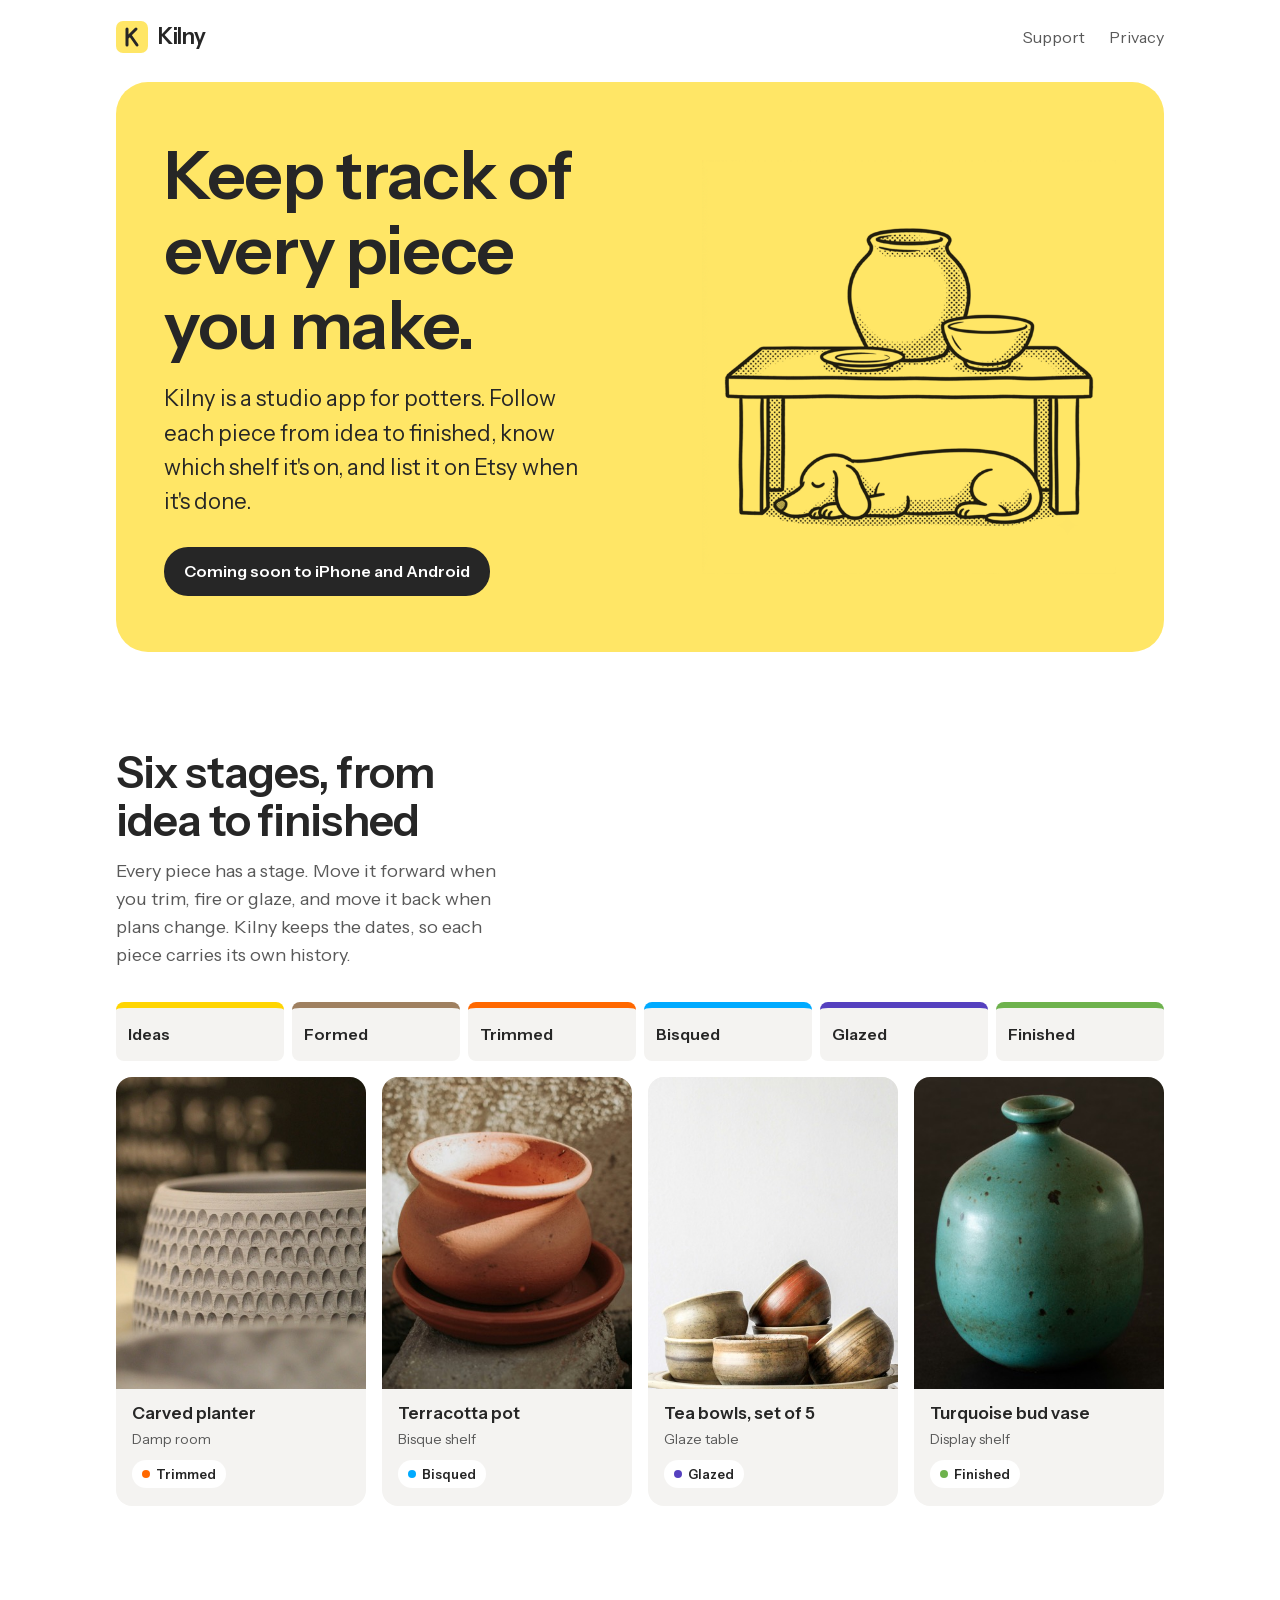
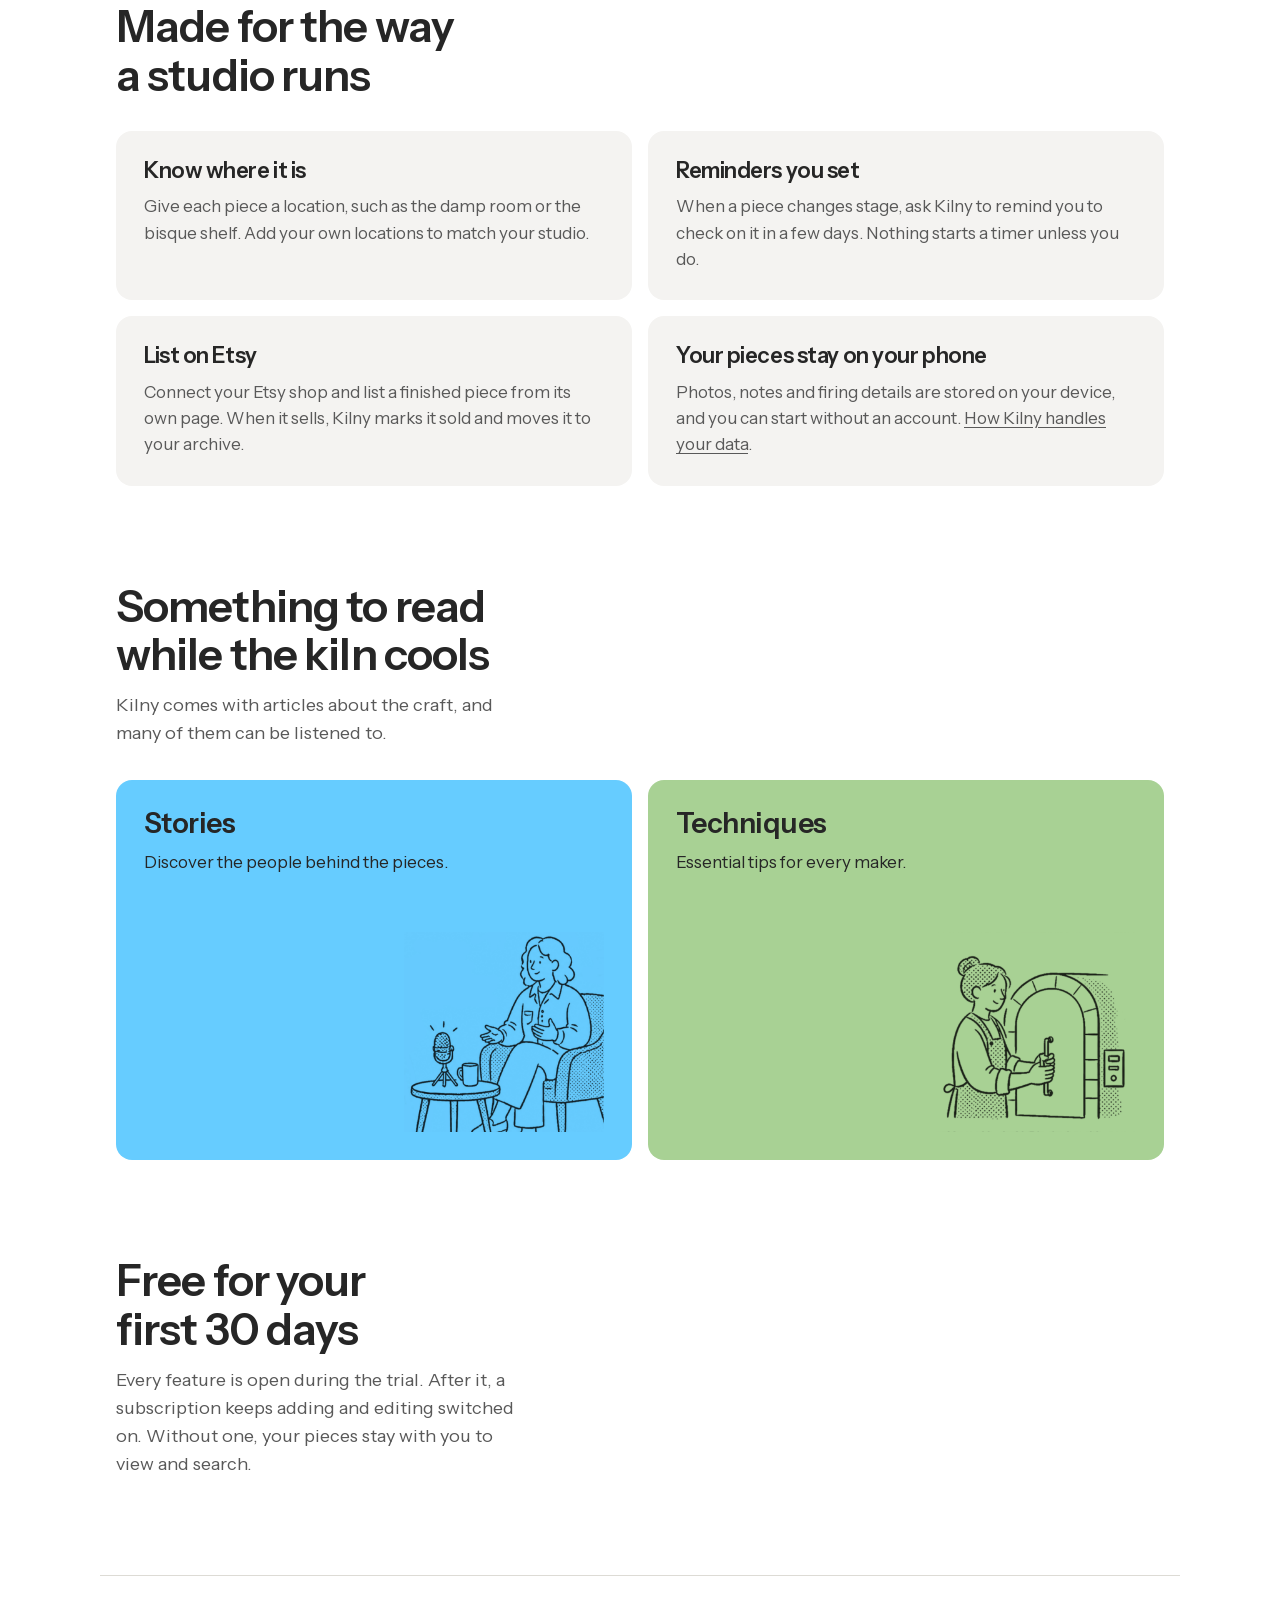
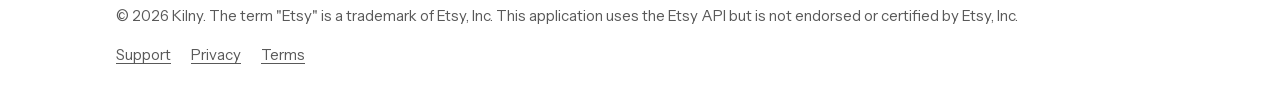
==== index.html @ dd5ed6ae "Landing page, privacy policy, terms and support for kilny.app Co-Authored-By: Claude Opus 5.5 <norep" ====
<!doctype html>
<html lang="en">
  <head>
    <meta charset="utf-8" />
    <meta name="viewport" content="width=device-width, initial-scale=1" />
    <title>Kilny: a studio app for potters</title>
    <meta
      name="description"
      content="Kilny is a pottery studio app for individual makers. Follow each piece from idea to finished, know where it is in the studio, and list it on Etsy when it's done." />
    <meta name="color-scheme" content="light dark" />
    <link rel="canonical" href="https://kilny.app/" />
    <meta property="og:title" content="Kilny: a studio app for potters" />
    <meta
      property="og:description"
      content="Follow each piece from idea to finished, know where it is in the studio, and list it on Etsy when it's done." />
    <meta property="og:url" content="https://kilny.app/" />
    <meta property="og:type" content="website" />
    <link rel="icon" href="/favicon.svg" type="image/svg+xml" />
    <link rel="preload" href="/assets/instrument-sans.woff2" as="font" type="font/woff2" crossorigin />
    <link rel="stylesheet" href="/styles.css" />
  </head>
  <body>
    <header class="wrap site-header">
      <a class="brand" href="/"><img src="/favicon.svg" alt="" />Kilny</a>
      <nav class="site-nav" aria-label="Main">
        <a href="/support.html">Support</a>
        <a href="/privacy.html">Privacy</a>
      </nav>
    </header>

    <main class="wrap">
      <div class="hero">
        <div>
          <h1>Keep track of every piece you make.</h1>
          <p>
            Kilny is a studio app for potters. Follow each piece from idea to finished, know which shelf it's on, and
            list it on Etsy when it's done.
          </p>
          <span class="badge">Coming soon to iPhone and Android</span>
        </div>
        <img src="/assets/my-pieces.png" width="640" height="640" alt="A jar, a bowl and a plate on a studio table, with a dog asleep underneath" />
      </div>

      <section>
        <div class="section-head">
          <h2>Six stages, from idea to finished</h2>
          <p>
            Every piece has a stage. Move it forward when you trim, fire or glaze, and move it back when plans change.
            Kilny keeps the dates, so each piece carries its own history.
          </p>
        </div>
        <ol class="stages">
          <li style="--stage: var(--ideas)">Ideas</li>
          <li style="--stage: var(--formed)">Formed</li>
          <li style="--stage: var(--trimmed)">Trimmed</li>
          <li style="--stage: var(--bisqued)">Bisqued</li>
          <li style="--stage: var(--glazed)">Glazed</li>
          <li style="--stage: var(--finished)">Finished</li>
        </ol>
        <div class="pieces">
          <article class="piece">
            <img src="/assets/piece-1.jpg" width="480" height="720" loading="lazy" alt="An unfired grey planter with rows of carved notches" />
            <div class="piece-body">
              <p class="piece-name">Carved planter</p>
              <p class="piece-meta">Damp room</p>
              <span class="chip" style="--stage: var(--trimmed)">Trimmed</span>
            </div>
          </article>
          <article class="piece">
            <img src="/assets/piece-4.jpg" width="720" height="480" loading="lazy" alt="A terracotta pot sitting on its saucer" />
            <div class="piece-body">
              <p class="piece-name">Terracotta pot</p>
              <p class="piece-meta">Bisque shelf</p>
              <span class="chip" style="--stage: var(--bisqued)">Bisqued</span>
            </div>
          </article>
          <article class="piece">
            <img src="/assets/piece-3.jpg" width="480" height="720" loading="lazy" alt="Five small stoneware bowls stacked on an oval dish" />
            <div class="piece-body">
              <p class="piece-name">Tea bowls, set of 5</p>
              <p class="piece-meta">Glaze table</p>
              <span class="chip" style="--stage: var(--glazed)">Glazed</span>
            </div>
          </article>
          <article class="piece">
            <img src="/assets/piece-2.jpg" width="720" height="480" loading="lazy" alt="A small round vase with a speckled turquoise glaze" />
            <div class="piece-body">
              <p class="piece-name">Turquoise bud vase</p>
              <p class="piece-meta">Display shelf</p>
              <span class="chip" style="--stage: var(--finished)">Finished</span>
            </div>
          </article>
        </div>
      </section>

      <section>
        <div class="section-head">
          <h2>Made for the way a studio runs</h2>
        </div>
        <div class="facts">
          <div class="fact">
            <h3>Know where it is</h3>
            <p>
              Give each piece a location, such as the damp room or the bisque shelf. Add your own locations to match
              your studio.
            </p>
          </div>
          <div class="fact">
            <h3>Reminders you set</h3>
            <p>
              When a piece changes stage, ask Kilny to remind you to check on it in a few days. Nothing starts a timer
              unless you do.
            </p>
          </div>
          <div class="fact">
            <h3>List on Etsy</h3>
            <p>
              Connect your Etsy shop and list a finished piece from its own page. When it sells, Kilny marks it sold
              and moves it to your archive.
            </p>
          </div>
          <div class="fact">
            <h3>Your pieces stay on your phone</h3>
            <p>
              Photos, notes and firing details are stored on your device, and you can start without an account.
              <a href="/privacy.html">How Kilny handles your data</a>.
            </p>
          </div>
        </div>
      </section>

      <section>
        <div class="section-head">
          <h2>Something to read while the kiln cools</h2>
          <p>Kilny comes with articles about the craft, and many of them can be listened to.</p>
        </div>
        <div class="cards" style="grid-template-columns: repeat(auto-fit, minmax(280px, 1fr))">
          <div class="card" style="background: var(--stories)">
            <div>
              <h3>Stories</h3>
              <p>Discover the people behind the pieces.</p>
            </div>
            <img src="/assets/stories.png" width="640" height="640" loading="lazy" alt="A potter in an armchair talking into a small microphone" />
          </div>
          <div class="card" style="background: var(--techniques)">
            <div>
              <h3>Techniques</h3>
              <p>Essential tips for every maker.</p>
            </div>
            <img src="/assets/technique.png" width="640" height="640" loading="lazy" alt="A potter opening a kiln door" />
          </div>
        </div>
      </section>

      <section>
        <div class="section-head">
          <h2>Free for your first 30 days</h2>
          <p>
            Every feature is open during the trial. After it, a subscription keeps adding and editing switched on.
            Without one, your pieces stay with you to view and search.
          </p>
        </div>
      </section>
    </main>

    <footer class="wrap site-footer">
      <p>
        © 2026 Kilny. The term "Etsy" is a trademark of Etsy, Inc. This application uses the Etsy API but is not
        endorsed or certified by Etsy, Inc.
      </p>
      <nav aria-label="Footer">
        <a href="/support.html">Support</a>
        <a href="/privacy.html">Privacy</a>
        <a href="/terms.html">Terms</a>
      </nav>
    </footer>
  </body>
</html>
---- styles.css ----
/* Tokens mirror the app's src/constants/theme.ts. */
@font-face {
  font-family: 'Instrument Sans';
  font-style: normal;
  font-weight: 400 700;
  font-display: swap;
  src: url('assets/instrument-sans.woff2') format('woff2');
}

:root {
  --background: #ffffff;
  --background-subtle: #f4f3f1;
  --text: #262626;
  --text-secondary: #595959;
  --border: #dddbd5;
  --action: #6eb24d;
  --on-card: #262626;
  --my-pieces: #ffe666;
  --stories: #66ccff;
  --techniques: #a8d194;
  --ideas: #ffd502;
  --formed: #9f8060;
  --trimmed: #ff6800;
  --bisqued: #00aaff;
  --glazed: #5540bf;
  --finished: #6eb24d;
  --radius-card: 8px;
  --radius-label: 16px;
  --radius-pill: 24px;
  --radius-sheet: 32px;
  --gutter: 16px;
  --width: 1080px;
}

@media (prefers-color-scheme: dark) {
  :root {
    --background: #262626;
    --background-subtle: #404040;
    --text: #ffffff;
    --text-secondary: #c6c3b9;
    --border: #595959;
    --action: #8bc270;
    --ideas: #ffdd33;
    --formed: #b29980;
    --trimmed: #ff8633;
    --bisqued: #33bbff;
    --glazed: #7766cc;
    --finished: #8bc270;
  }
}

* {
  box-sizing: border-box;
}

html {
  -webkit-text-size-adjust: 100%;
}

body {
  margin: 0;
  background: var(--background);
  color: var(--text);
  font-family: 'Instrument Sans', -apple-system, BlinkMacSystemFont, 'Segoe UI', Roboto, sans-serif;
  font-size: 18px;
  line-height: 1.55;
  -webkit-font-smoothing: antialiased;
}

img {
  display: block;
  max-width: 100%;
  height: auto;
}

/* The illustrations have a white ground. Multiply drops it out on a coloured card. */
.hero img,
.card img {
  mix-blend-mode: multiply;
}

a {
  color: inherit;
  text-underline-offset: 3px;
}

a:focus-visible {
  outline: 3px solid var(--bisqued);
  outline-offset: 3px;
  border-radius: 4px;
}

h1,
h2,
h3 {
  margin: 0;
  font-weight: 600;
  line-height: 1.1;
  letter-spacing: -0.02em;
  text-wrap: balance;
}

p {
  margin: 0;
}

.wrap {
  max-width: var(--width);
  margin: 0 auto;
  padding: 0 var(--gutter);
}

/* Header */

.site-header {
  display: flex;
  align-items: center;
  justify-content: space-between;
  padding-top: 20px;
  padding-bottom: 20px;
}

.brand {
  display: flex;
  align-items: center;
  gap: 10px;
  font-size: 22px;
  font-weight: 600;
  letter-spacing: -0.02em;
  text-decoration: none;
}

.brand img {
  width: 32px;
  height: 32px;
}

.site-nav {
  display: flex;
  gap: 24px;
  font-size: 16px;
}

.site-nav a {
  color: var(--text-secondary);
  text-decoration: none;
}

.site-nav a:hover {
  color: var(--text);
}

/* Hero */

.hero {
  display: grid;
  grid-template-columns: 1.1fr 0.9fr;
  align-items: center;
  gap: 32px;
  margin-top: 8px;
  padding: 56px 48px;
  background: var(--my-pieces);
  color: var(--on-card);
  border-radius: var(--radius-sheet);
}

.hero h1 {
  font-size: clamp(40px, 6vw, 68px);
}

.hero p {
  max-width: 30ch;
  margin-top: 20px;
  font-size: clamp(18px, 2vw, 22px);
}

.hero img {
  width: 100%;
  max-width: 420px;
  margin: 0 auto;
}

.badge {
  display: inline-block;
  margin-top: 28px;
  padding: 12px 20px;
  background: var(--on-card);
  color: #ffffff;
  border-radius: var(--radius-pill);
  font-size: 16px;
  font-weight: 600;
}

/* Sections */

section {
  margin-top: 96px;
}

.section-head {
  max-width: 34ch;
}

.section-head h2 {
  font-size: clamp(30px, 4vw, 44px);
}

.section-head p {
  margin-top: 14px;
  color: var(--text-secondary);
}

/* Stages */

.stages {
  display: grid;
  grid-template-columns: repeat(6, 1fr);
  gap: 8px;
  margin: 32px 0 0;
  padding: 0;
  list-style: none;
}

.stages li {
  padding: 14px 12px;
  border-radius: var(--radius-card);
  background: var(--background-subtle);
  border-top: 6px solid var(--stage);
  font-size: 16px;
  font-weight: 600;
}

.pieces {
  display: grid;
  grid-template-columns: repeat(4, 1fr);
  gap: 16px;
  margin-top: 16px;
}

.piece {
  overflow: hidden;
  background: var(--background-subtle);
  border-radius: var(--radius-label);
}

.piece img {
  width: 100%;
  aspect-ratio: 4 / 5;
  object-fit: cover;
}

.piece-body {
  padding: 14px 16px 18px;
}

.piece-name {
  font-size: 17px;
  font-weight: 600;
  line-height: 1.25;
}

.piece-meta {
  margin-top: 4px;
  color: var(--text-secondary);
  font-size: 14px;
}

.chip {
  display: inline-flex;
  align-items: center;
  gap: 6px;
  margin-top: 10px;
  padding: 4px 10px;
  background: var(--background);
  border-radius: var(--radius-pill);
  font-size: 13px;
  font-weight: 600;
}

.chip::before {
  content: '';
  width: 8px;
  height: 8px;
  border-radius: 50%;
  background: var(--stage);
}

/* Feature cards */

.cards {
  display: grid;
  grid-template-columns: repeat(3, 1fr);
  gap: 16px;
  margin-top: 32px;
}

.card {
  display: flex;
  flex-direction: column;
  justify-content: space-between;
  min-height: 380px;
  padding: 28px;
  color: var(--on-card);
  border-radius: var(--radius-label);
}

.card h3 {
  font-size: 28px;
}

.card p {
  margin-top: 10px;
  font-size: 17px;
}

.card img {
  width: 200px;
  margin: 24px 0 0 auto;
}

/* Two-column facts */

.facts {
  display: grid;
  grid-template-columns: repeat(2, 1fr);
  gap: 16px;
  margin-top: 32px;
}

.fact {
  padding: 28px;
  background: var(--background-subtle);
  border-radius: var(--radius-label);
}

.fact h3 {
  font-size: 22px;
}

.fact p {
  margin-top: 10px;
  color: var(--text-secondary);
  font-size: 17px;
}

/* Footer */

.site-footer {
  display: flex;
  flex-wrap: wrap;
  justify-content: space-between;
  gap: 16px;
  margin-top: 96px;
  padding-top: 28px;
  padding-bottom: 40px;
  border-top: 1px solid var(--border);
  color: var(--text-secondary);
  font-size: 15px;
}

.site-footer nav {
  display: flex;
  flex-wrap: wrap;
  gap: 20px;
}

/* Text pages: privacy, terms, support */

.prose {
  max-width: 68ch;
  margin-top: 48px;
}

.prose h1 {
  font-size: clamp(36px, 5vw, 52px);
}

.prose .updated {
  margin-top: 12px;
  color: var(--text-secondary);
  font-size: 15px;
}

.prose h2 {
  margin-top: 44px;
  font-size: 24px;
}

.prose p,
.prose ul {
  margin-top: 14px;
}

.prose ul {
  padding-left: 22px;
}

.prose li + li {
  margin-top: 6px;
}

@media (max-width: 860px) {
  .hero {
    grid-template-columns: 1fr;
    padding: 40px 24px;
  }

  .hero img {
    max-width: 300px;
  }

  .stages {
    grid-template-columns: repeat(3, 1fr);
  }

  .pieces {
    grid-template-columns: repeat(2, 1fr);
  }

  .cards,
  .facts {
    grid-template-columns: 1fr;
  }

  .card {
    min-height: 0;
  }

  section,
  .site-footer {
    margin-top: 64px;
  }
}

@media (max-width: 420px) {
  .site-nav {
    gap: 16px;
  }
}
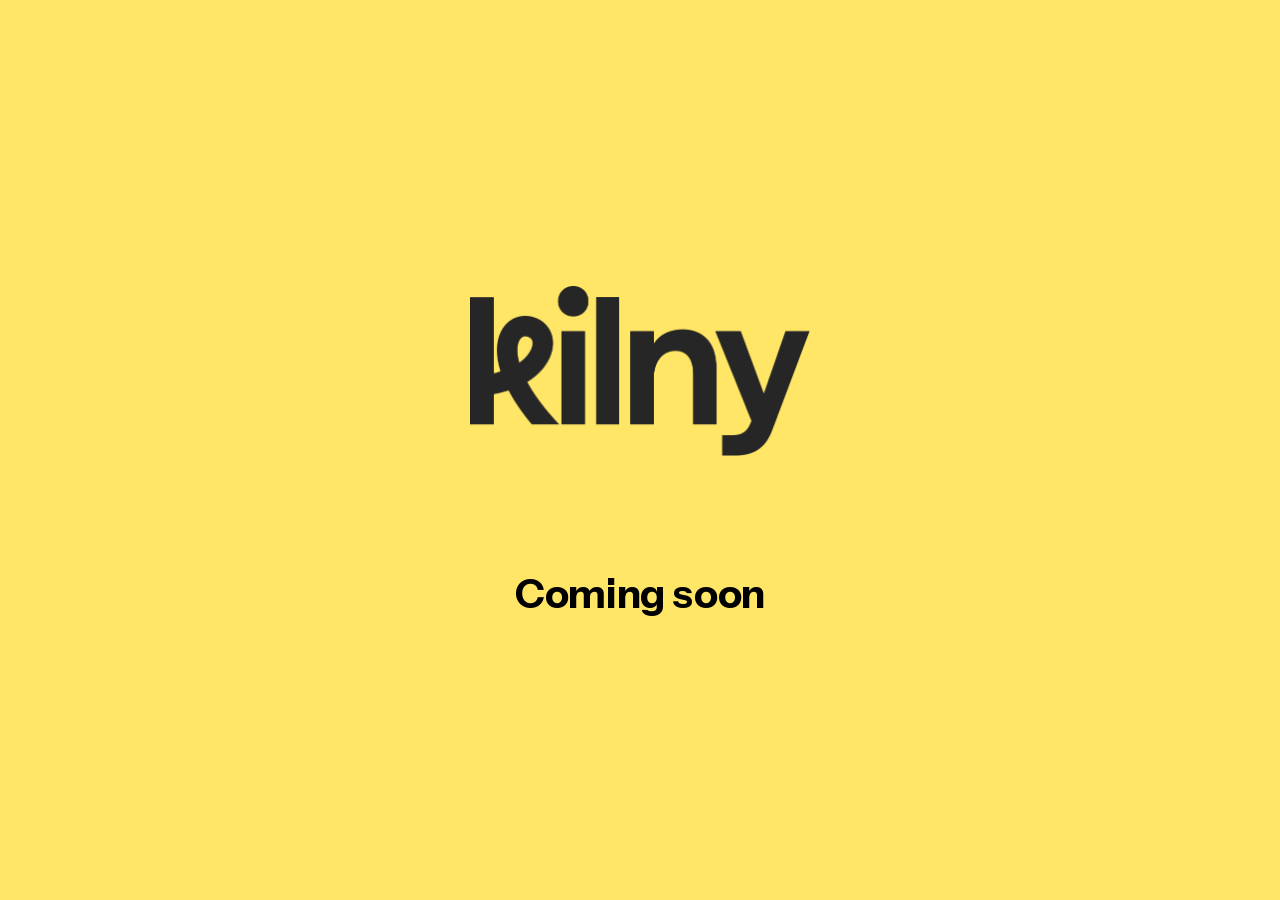
==== commit e1cff59e: "Home page: logo and Coming soon on yellow Co-Authored-By: Claude Opus 5.5 <noreply@anthropic.com>" ====
--- a/index.html
+++ b/index.html
@@ -6,173 +6,21 @@
     <title>Kilny: a studio app for potters</title>
     <meta
       name="description"
-      content="Kilny is a pottery studio app for individual makers. Follow each piece from idea to finished, know where it is in the studio, and list it on Etsy when it's done." />
-    <meta name="color-scheme" content="light dark" />
+      content="Kilny is a pottery studio app for individual makers. Follow each piece from idea to finished, know where it is in the studio, and list it on Etsy when it's done. Coming soon." />
+    <meta name="theme-color" content="#ffe666" />
     <link rel="canonical" href="https://kilny.app/" />
     <meta property="og:title" content="Kilny: a studio app for potters" />
-    <meta
-      property="og:description"
-      content="Follow each piece from idea to finished, know where it is in the studio, and list it on Etsy when it's done." />
+    <meta property="og:description" content="A pottery studio app for individual makers. Coming soon." />
     <meta property="og:url" content="https://kilny.app/" />
     <meta property="og:type" content="website" />
     <link rel="icon" href="/favicon.svg" type="image/svg+xml" />
     <link rel="preload" href="/assets/instrument-sans.woff2" as="font" type="font/woff2" crossorigin />
     <link rel="stylesheet" href="/styles.css" />
   </head>
-  <body>
-    <header class="wrap site-header">
-      <a class="brand" href="/"><img src="/favicon.svg" alt="" />Kilny</a>
-      <nav class="site-nav" aria-label="Main">
-        <a href="/support.html">Support</a>
-        <a href="/privacy.html">Privacy</a>
-      </nav>
-    </header>
-
-    <main class="wrap">
-      <div class="hero">
-        <div>
-          <h1>Keep track of every piece you make.</h1>
-          <p>
-            Kilny is a studio app for potters. Follow each piece from idea to finished, know which shelf it's on, and
-            list it on Etsy when it's done.
-          </p>
-          <span class="badge">Coming soon to iPhone and Android</span>
-        </div>
-        <img src="/assets/my-pieces.png" width="640" height="640" alt="A jar, a bowl and a plate on a studio table, with a dog asleep underneath" />
-      </div>
-
-      <section>
-        <div class="section-head">
-          <h2>Six stages, from idea to finished</h2>
-          <p>
-            Every piece has a stage. Move it forward when you trim, fire or glaze, and move it back when plans change.
-            Kilny keeps the dates, so each piece carries its own history.
-          </p>
-        </div>
-        <ol class="stages">
-          <li style="--stage: var(--ideas)">Ideas</li>
-          <li style="--stage: var(--formed)">Formed</li>
-          <li style="--stage: var(--trimmed)">Trimmed</li>
-          <li style="--stage: var(--bisqued)">Bisqued</li>
-          <li style="--stage: var(--glazed)">Glazed</li>
-          <li style="--stage: var(--finished)">Finished</li>
-        </ol>
-        <div class="pieces">
-          <article class="piece">
-            <img src="/assets/piece-1.jpg" width="480" height="720" loading="lazy" alt="An unfired grey planter with rows of carved notches" />
-            <div class="piece-body">
-              <p class="piece-name">Carved planter</p>
-              <p class="piece-meta">Damp room</p>
-              <span class="chip" style="--stage: var(--trimmed)">Trimmed</span>
-            </div>
-          </article>
-          <article class="piece">
-            <img src="/assets/piece-4.jpg" width="720" height="480" loading="lazy" alt="A terracotta pot sitting on its saucer" />
-            <div class="piece-body">
-              <p class="piece-name">Terracotta pot</p>
-              <p class="piece-meta">Bisque shelf</p>
-              <span class="chip" style="--stage: var(--bisqued)">Bisqued</span>
-            </div>
-          </article>
-          <article class="piece">
-            <img src="/assets/piece-3.jpg" width="480" height="720" loading="lazy" alt="Five small stoneware bowls stacked on an oval dish" />
-            <div class="piece-body">
-              <p class="piece-name">Tea bowls, set of 5</p>
-              <p class="piece-meta">Glaze table</p>
-              <span class="chip" style="--stage: var(--glazed)">Glazed</span>
-            </div>
-          </article>
-          <article class="piece">
-            <img src="/assets/piece-2.jpg" width="720" height="480" loading="lazy" alt="A small round vase with a speckled turquoise glaze" />
-            <div class="piece-body">
-              <p class="piece-name">Turquoise bud vase</p>
-              <p class="piece-meta">Display shelf</p>
-              <span class="chip" style="--stage: var(--finished)">Finished</span>
-            </div>
-          </article>
-        </div>
-      </section>
-
-      <section>
-        <div class="section-head">
-          <h2>Made for the way a studio runs</h2>
-        </div>
-        <div class="facts">
-          <div class="fact">
-            <h3>Know where it is</h3>
-            <p>
-              Give each piece a location, such as the damp room or the bisque shelf. Add your own locations to match
-              your studio.
-            </p>
-          </div>
-          <div class="fact">
-            <h3>Reminders you set</h3>
-            <p>
-              When a piece changes stage, ask Kilny to remind you to check on it in a few days. Nothing starts a timer
-              unless you do.
-            </p>
-          </div>
-          <div class="fact">
-            <h3>List on Etsy</h3>
-            <p>
-              Connect your Etsy shop and list a finished piece from its own page. When it sells, Kilny marks it sold
-              and moves it to your archive.
-            </p>
-          </div>
-          <div class="fact">
-            <h3>Your pieces stay on your phone</h3>
-            <p>
-              Photos, notes and firing details are stored on your device, and you can start without an account.
-              <a href="/privacy.html">How Kilny handles your data</a>.
-            </p>
-          </div>
-        </div>
-      </section>
-
-      <section>
-        <div class="section-head">
-          <h2>Something to read while the kiln cools</h2>
-          <p>Kilny comes with articles about the craft, and many of them can be listened to.</p>
-        </div>
-        <div class="cards" style="grid-template-columns: repeat(auto-fit, minmax(280px, 1fr))">
-          <div class="card" style="background: var(--stories)">
-            <div>
-              <h3>Stories</h3>
-              <p>Discover the people behind the pieces.</p>
-            </div>
-            <img src="/assets/stories.png" width="640" height="640" loading="lazy" alt="A potter in an armchair talking into a small microphone" />
-          </div>
-          <div class="card" style="background: var(--techniques)">
-            <div>
-              <h3>Techniques</h3>
-              <p>Essential tips for every maker.</p>
-            </div>
-            <img src="/assets/technique.png" width="640" height="640" loading="lazy" alt="A potter opening a kiln door" />
-          </div>
-        </div>
-      </section>
-
-      <section>
-        <div class="section-head">
-          <h2>Free for your first 30 days</h2>
-          <p>
-            Every feature is open during the trial. After it, a subscription keeps adding and editing switched on.
-            Without one, your pieces stay with you to view and search.
-          </p>
-        </div>
-      </section>
+  <body class="landing">
+    <main>
+      <h1><img src="/assets/kilny-logo.png" width="683" height="342" alt="Kilny" /></h1>
+      <p>Coming soon</p>
     </main>
-
-    <footer class="wrap site-footer">
-      <p>
-        © 2026 Kilny. The term "Etsy" is a trademark of Etsy, Inc. This application uses the Etsy API but is not
-        endorsed or certified by Etsy, Inc.
-      </p>
-      <nav aria-label="Footer">
-        <a href="/support.html">Support</a>
-        <a href="/privacy.html">Privacy</a>
-        <a href="/terms.html">Terms</a>
-      </nav>
-    </footer>
   </body>
 </html>
--- a/styles.css
+++ b/styles.css
@@ -73,12 +73,6 @@
   height: auto;
 }
 
-/* The illustrations have a white ground. Multiply drops it out on a coloured card. */
-.hero img,
-.card img {
-  mix-blend-mode: multiply;
-}
-
 a {
   color: inherit;
   text-underline-offset: 3px;
@@ -150,197 +144,37 @@
   color: var(--text);
 }
 
-/* Hero */
-
-.hero {
-  display: grid;
-  grid-template-columns: 1.1fr 0.9fr;
+/* Landing: the logo and one line, centred on the My Pieces yellow in both themes. */
+
+.landing {
+  background: var(--my-pieces);
+  color: #000000;
+}
+
+.landing main {
+  display: flex;
+  flex-direction: column;
   align-items: center;
-  gap: 32px;
-  margin-top: 8px;
-  padding: 56px 48px;
-  background: var(--my-pieces);
-  color: var(--on-card);
-  border-radius: var(--radius-sheet);
-}
-
-.hero h1 {
-  font-size: clamp(40px, 6vw, 68px);
-}
-
-.hero p {
-  max-width: 30ch;
-  margin-top: 20px;
-  font-size: clamp(18px, 2vw, 22px);
-}
-
-.hero img {
+  justify-content: center;
+  gap: clamp(64px, 10.8vw, 118px);
+  min-height: 100vh;
+  min-height: 100svh;
+  padding: 32px var(--gutter);
+}
+
+.landing h1 {
+  width: clamp(200px, 31vw, 340px);
+}
+
+.landing img {
   width: 100%;
-  max-width: 420px;
-  margin: 0 auto;
-}
-
-.badge {
-  display: inline-block;
-  margin-top: 28px;
-  padding: 12px 20px;
-  background: var(--on-card);
-  color: #ffffff;
-  border-radius: var(--radius-pill);
-  font-size: 16px;
-  font-weight: 600;
-}
-
-/* Sections */
-
-section {
-  margin-top: 96px;
-}
-
-.section-head {
-  max-width: 34ch;
-}
-
-.section-head h2 {
-  font-size: clamp(30px, 4vw, 44px);
-}
-
-.section-head p {
-  margin-top: 14px;
-  color: var(--text-secondary);
-}
-
-/* Stages */
-
-.stages {
-  display: grid;
-  grid-template-columns: repeat(6, 1fr);
-  gap: 8px;
-  margin: 32px 0 0;
-  padding: 0;
-  list-style: none;
-}
-
-.stages li {
-  padding: 14px 12px;
-  border-radius: var(--radius-card);
-  background: var(--background-subtle);
-  border-top: 6px solid var(--stage);
-  font-size: 16px;
-  font-weight: 600;
-}
-
-.pieces {
-  display: grid;
-  grid-template-columns: repeat(4, 1fr);
-  gap: 16px;
-  margin-top: 16px;
-}
-
-.piece {
-  overflow: hidden;
-  background: var(--background-subtle);
-  border-radius: var(--radius-label);
-}
-
-.piece img {
-  width: 100%;
-  aspect-ratio: 4 / 5;
-  object-fit: cover;
-}
-
-.piece-body {
-  padding: 14px 16px 18px;
-}
-
-.piece-name {
-  font-size: 17px;
-  font-weight: 600;
-  line-height: 1.25;
-}
-
-.piece-meta {
-  margin-top: 4px;
-  color: var(--text-secondary);
-  font-size: 14px;
-}
-
-.chip {
-  display: inline-flex;
-  align-items: center;
-  gap: 6px;
-  margin-top: 10px;
-  padding: 4px 10px;
-  background: var(--background);
-  border-radius: var(--radius-pill);
-  font-size: 13px;
-  font-weight: 600;
-}
-
-.chip::before {
-  content: '';
-  width: 8px;
-  height: 8px;
-  border-radius: 50%;
-  background: var(--stage);
-}
-
-/* Feature cards */
-
-.cards {
-  display: grid;
-  grid-template-columns: repeat(3, 1fr);
-  gap: 16px;
-  margin-top: 32px;
-}
-
-.card {
-  display: flex;
-  flex-direction: column;
-  justify-content: space-between;
-  min-height: 380px;
-  padding: 28px;
-  color: var(--on-card);
-  border-radius: var(--radius-label);
-}
-
-.card h3 {
-  font-size: 28px;
-}
-
-.card p {
-  margin-top: 10px;
-  font-size: 17px;
-}
-
-.card img {
-  width: 200px;
-  margin: 24px 0 0 auto;
-}
-
-/* Two-column facts */
-
-.facts {
-  display: grid;
-  grid-template-columns: repeat(2, 1fr);
-  gap: 16px;
-  margin-top: 32px;
-}
-
-.fact {
-  padding: 28px;
-  background: var(--background-subtle);
-  border-radius: var(--radius-label);
-}
-
-.fact h3 {
-  font-size: 22px;
-}
-
-.fact p {
-  margin-top: 10px;
-  color: var(--text-secondary);
-  font-size: 17px;
+}
+
+.landing p {
+  font-size: clamp(28px, 3.65vw, 40px);
+  font-weight: 700;
+  line-height: 1;
+  letter-spacing: -0.01em;
 }
 
 /* Footer */
@@ -400,33 +234,6 @@
 }
 
 @media (max-width: 860px) {
-  .hero {
-    grid-template-columns: 1fr;
-    padding: 40px 24px;
-  }
-
-  .hero img {
-    max-width: 300px;
-  }
-
-  .stages {
-    grid-template-columns: repeat(3, 1fr);
-  }
-
-  .pieces {
-    grid-template-columns: repeat(2, 1fr);
-  }
-
-  .cards,
-  .facts {
-    grid-template-columns: 1fr;
-  }
-
-  .card {
-    min-height: 0;
-  }
-
-  section,
   .site-footer {
     margin-top: 64px;
   }
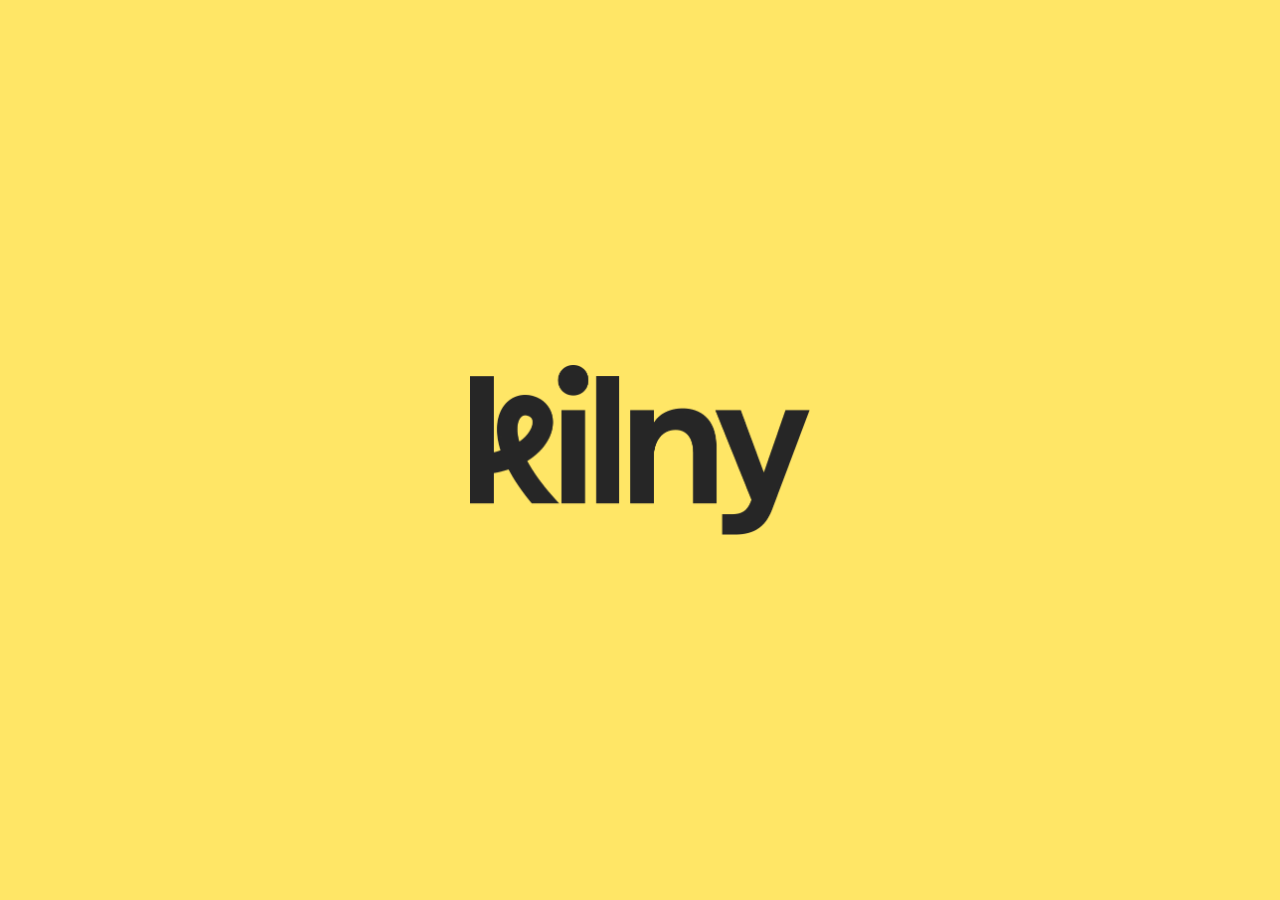
==== commit ba08c723: "Home page: remove Coming soon for now Co-Authored-By: Claude Opus 5.5 <noreply@anthropic.com>" ====
--- a/index.html
+++ b/index.html
@@ -6,11 +6,11 @@
     <title>Kilny: a studio app for potters</title>
     <meta
       name="description"
-      content="Kilny is a pottery studio app for individual makers. Follow each piece from idea to finished, know where it is in the studio, and list it on Etsy when it's done. Coming soon." />
+      content="Kilny is a pottery studio app for individual makers. Follow each piece from idea to finished, know where it is in the studio, and list it on Etsy when it's done." />
     <meta name="theme-color" content="#ffe666" />
     <link rel="canonical" href="https://kilny.app/" />
     <meta property="og:title" content="Kilny: a studio app for potters" />
-    <meta property="og:description" content="A pottery studio app for individual makers. Coming soon." />
+    <meta property="og:description" content="A pottery studio app for individual makers." />
     <meta property="og:url" content="https://kilny.app/" />
     <meta property="og:type" content="website" />
     <link rel="icon" href="/favicon.svg" type="image/svg+xml" />
@@ -20,7 +20,6 @@
   <body class="landing">
     <main>
       <h1><img src="/assets/kilny-logo.png" width="683" height="342" alt="Kilny" /></h1>
-      <p>Coming soon</p>
     </main>
   </body>
 </html>
